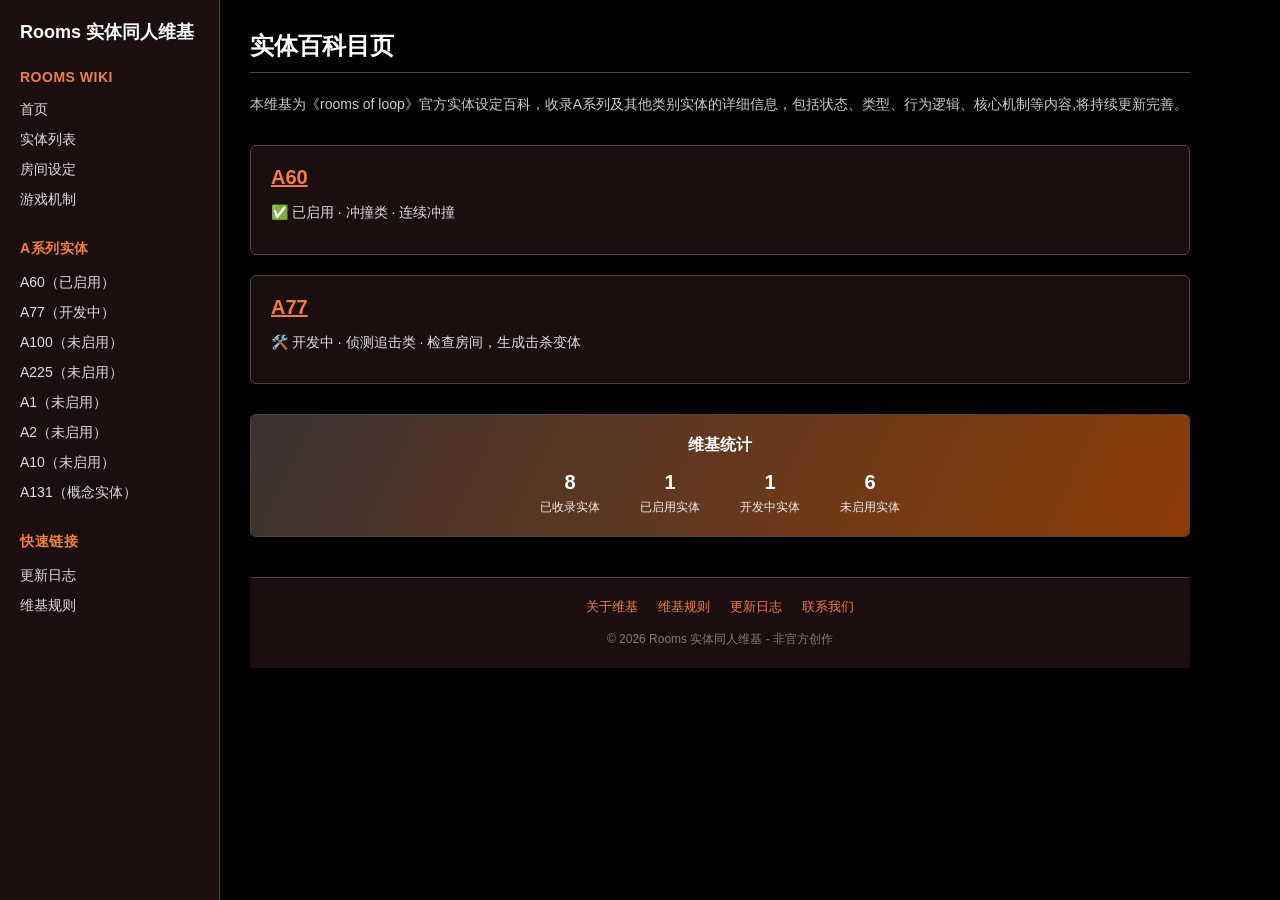
==== index.html @ c775d966 "Update index.html" ====
<!DOCTYPE html>
<html lang="zh-CN">
<head>
<meta charset="UTF-8">
<title>Rooms 实体同人维基</title>
<link rel="stylesheet" href="css/style.css">
</head>
<body>

<script src="components/sidebar.js"></script>

<div class="main">
  <h1 class="page-title">实体百科目页</h1>
  <p class="intro">
    本维基为《rooms of loop》官方实体设定百科，收录A系列及其他类别实体的详细信息，包括状态、类型、行为逻辑、核心机制等内容,将持续更新完善。
  </p >

  <!-- 实体卡片列表（仅A60和A77） -->
  <div class="entity-list">
    <div class="entity-card">
      <div class="entity-content">
        <h2><a href=" " style="color:#f27f38;">A60</a ></h2>
        <p>✅ 已启用 · 冲撞类 · 连续冲撞</p >
      </div>
    </div>

    <div class="entity-card">
      <div class="entity-content">
        <h2><a href="pages/a77.html" style="color:#f27f38;">A77</a ></h2>
        <p>🛠️ 开发中 · 侦测追击类 · 检查房间，生成击杀变体</p >
      </div>
    </div>
  </div>

  <!-- 统计栏 -->
  <div class="stats-bar">
    <h3>维基统计</h3>
    <div class="stats-grid">
      <div class="stat">
        <div class="stat-value">8</div>
        <div class="stat-label">已收录实体</div>
      </div>
      <div class="stat">
        <div class="stat-value">1</div>
        <div class="stat-label">已启用实体</div>
      </div>
      <div class="stat">
        <div class="stat-value">1</div>
        <div class="stat-label">开发中实体</div>
      </div>
      <div class="stat">
        <div class="stat-value">6</div>
        <div class="stat-label">未启用实体</div>
      </div>
    </div>
  </div>

  <script src="components/footer.js"></script>
</div>

</body>
</html>
---- css/style.css ----
* {
  margin: 0;
  padding: 0;
  box-sizing: border-box;
  font-family: -apple-system, BlinkMacSystemFont, "Segoe UI", Roboto, sans-serif;
}
body {
  background: #000;
  color: #e6e6e6;
  display: flex;
  min-height: 100vh;
}

/* 左侧边栏 */
.sidebar {
  width: 220px;
  background: #1a0f0e;
  padding: 20px;
  position: fixed;
  height: 100vh;
  overflow-y: auto;
  border-right: 1px solid #4d4544;
}
.sidebar .wiki-title {
  font-size: 18px;
  color: #fff;
  margin-bottom: 25px;
  font-weight: 600;
}
.sidebar h3 {
  color: #f27f38;
  font-size: 14px;
  margin: 25px 0 10px;
  text-transform: uppercase;
  letter-spacing: 0.5px;
}
.sidebar a {
  display: block;
  color: #ddd;
  text-decoration: none;
  font-size: 14px;
  padding: 6px 0;
}
.sidebar a:hover {
  color: #f27f38;
  padding-left: 5px;
}

/* 主内容区 */
.main {
  margin-left: 220px;
  padding: 30px;
  flex: 1;
  max-width: 1000px;
}
.page-title {
  font-size: 24px;
  color: #fff;
  border-bottom: 1px solid #4d4544;
  padding-bottom: 10px;
  margin-bottom: 20px;
}
.intro {
  line-height: 1.6;
  font-size: 14px;
  color: #ccc;
  margin-bottom: 30px;
}

/* 实体卡片 */
.entity-card {
  background: #1a0f0e;
  border: 1px solid #4d4544;
  border-radius: 6px;
  padding: 20px;
  margin-bottom: 20px;
  display: flex;
  gap: 25px;
}
.entity-content {
  flex: 1;
}
.entity-content h2 {
  color: #f27f38;
  font-size: 20px;
  margin-bottom: 12px;
}
.entity-content p {
  line-height: 1.6;
  font-size: 14px;
  color: #ddd;
  margin-bottom: 10px;
}
.entity-info {
  width: 240px;
  background: #281817;
  border-radius: 6px;
  padding: 15px;
  align-self: flex-start;
}
.entity-info h4 {
  background: #f27f38;
  color: #000;
  padding: 8px 12px;
  margin: -15px -15px 15px;
  border-radius: 4px 4px 0 0;
  font-size: 14px;
}
.entity-image {
  width: 100%;
  height: 120px;
  background: #3c3332;
  border-radius: 4px;
  margin-bottom: 15px;
  object-fit: cover;
}
.info-item {
  display: flex;
  margin-bottom: 8px;
  font-size: 13px;
}
.info-label {
  width: 80px;
  color: #f8bc97;
  font-weight: 500;
}
.info-value {
  flex: 1;
  color: #ddd;
}

/* 统计栏 */
.stats-bar {
  background: linear-gradient(115deg, #3c3332 0%, #8d3d07 100%);
  border: 1px solid #4d4544;
  border-radius: 6px;
  padding: 20px;
  margin: 30px 0;
  text-align: center;
}
.stats-bar h3 {
  color: #fff;
  font-size: 16px;
  margin-bottom: 15px;
}
.stats-grid {
  display: flex;
  justify-content: center;
  gap: 40px;
  flex-wrap: wrap;
}
.stat {
  color: #fff;
}
.stat-value {
  font-size: 20px;
  font-weight: 700;
  margin-bottom: 5px;
}
.stat-label {
  font-size: 12px;
  opacity: 0.9;
}

/* 页脚 */
.footer {
  background: #1a0f0e;
  border-top: 1px solid #4d4544;
  padding: 20px;
  margin-top: 40px;
  text-align: center;
}
.footer-links {
  display: flex;
  justify-content: center;
  gap: 20px;
  flex-wrap: wrap;
  margin-bottom: 15px;
}
.footer a {
  color: #f27f38;
  text-decoration: none;
  font-size: 13px;
}
.footer a:hover {
  color: #f8bc97;
}
.copyright {
  font-size: 12px;
  color: #807b7a;
}
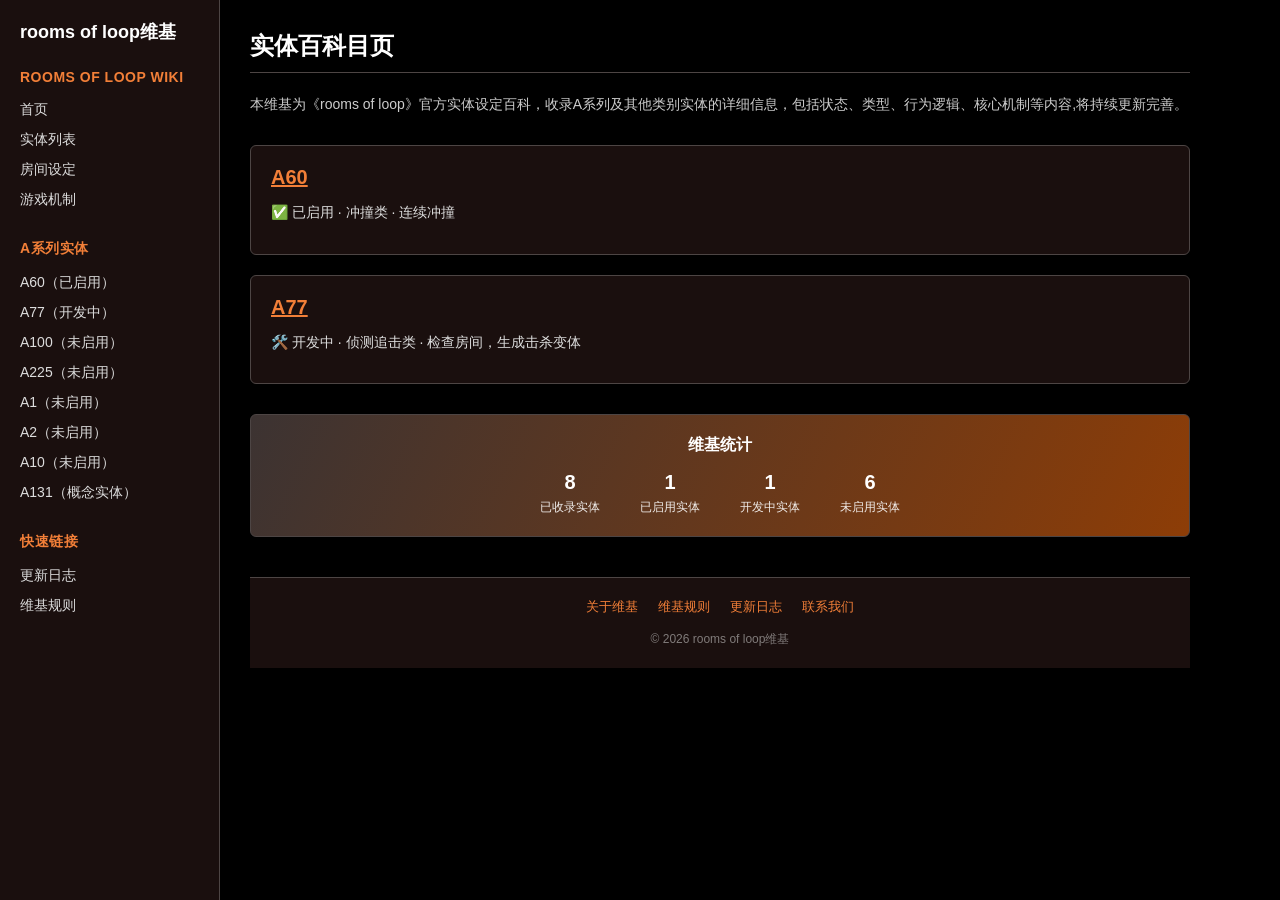
==== commit 52c72865: "ok" ====
--- a/index.html
+++ b/index.html
@@ -2,7 +2,7 @@
 <html lang="zh-CN">
 <head>
 <meta charset="UTF-8">
-<title>Rooms 实体同人维基</title>
+<title>rooms of loop维基</title>
 <link rel="stylesheet" href="css/style.css">
 </head>
 <body>
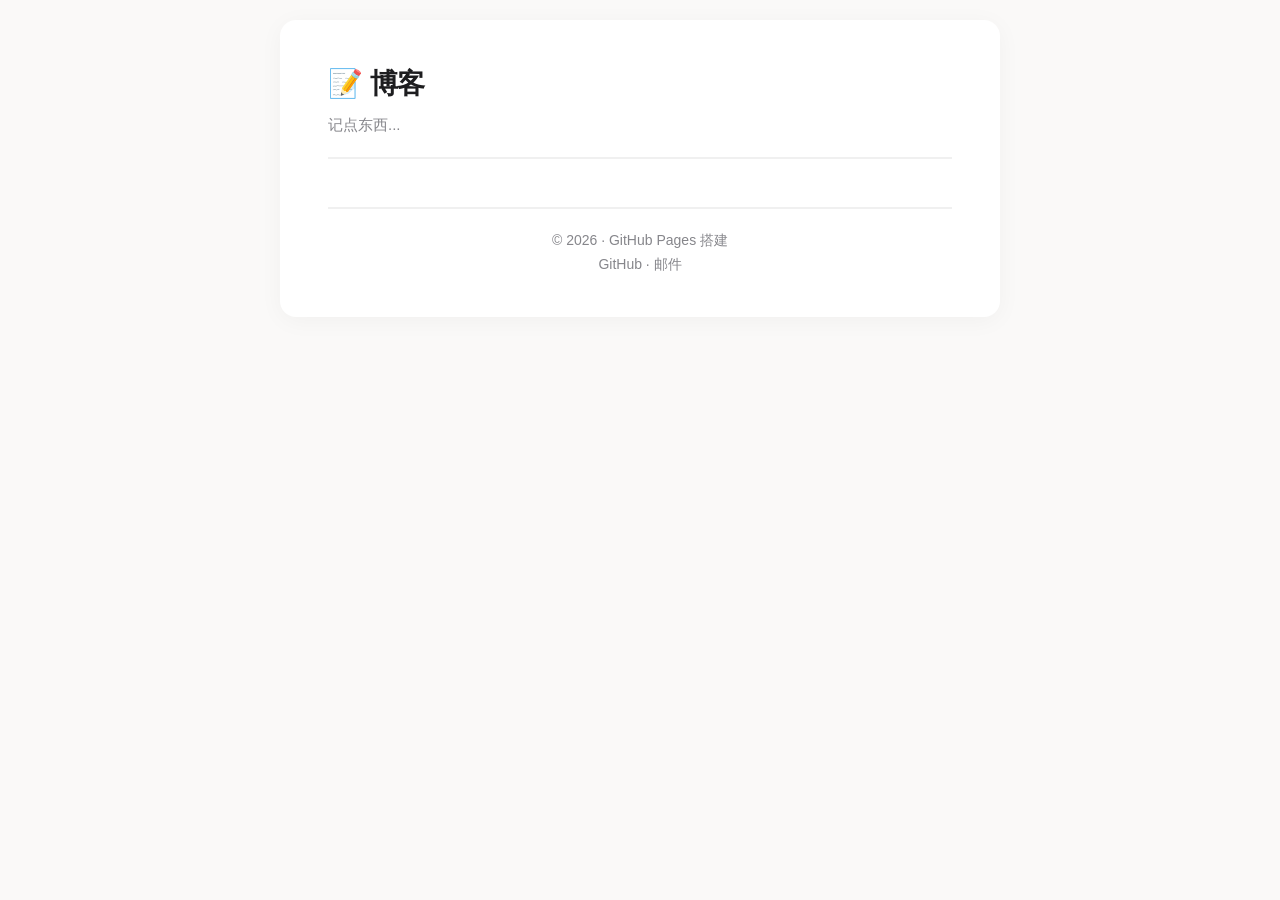
==== commit 59a1f6cc: "Update index.html for blog layout Removed old content and added a new header and footer for a blog l" ====
--- a/index.html
+++ b/index.html
@@ -1,62 +1,29 @@
 <!DOCTYPE html>
 <html lang="zh-CN">
 <head>
-<meta charset="UTF-8">
-<title>rooms of loop维基</title>
-<link rel="stylesheet" href="css/style.css">
+    <meta charset="UTF-8" />
+    <meta name="viewport" content="width=device-width, initial-scale=1.0" />
+    <title>某人的博客</title>
+    <link rel="stylesheet" href="css/style.css" />
 </head>
 <body>
 
-<script src="components/sidebar.js"></script>
-
-<div class="main">
-  <h1 class="page-title">实体百科目页</h1>
-  <p class="intro">
-    本维基为《rooms of loop》官方实体设定百科，收录A系列及其他类别实体的详细信息，包括状态、类型、行为逻辑、核心机制等内容,将持续更新完善。
-  </p >
-
-  <!-- 实体卡片列表（仅A60和A77） -->
-  <div class="entity-list">
-    <div class="entity-card">
-      <div class="entity-content">
-        <h2><a href=" " style="color:#f27f38;">A60</a ></h2>
-        <p>✅ 已启用 · 冲撞类 · 连续冲撞</p >
-      </div>
+    <div class="container">
+        <!-- 头部 -->
+        <header>
+            <h1>📝 博客</h1>
+            <p class="subtitle">记点东西...</p>
+        </header>
+        <!-- 页脚 -->
+        <footer>
+            <p>© 2026 · GitHub Pages 搭建</p>
+            <p>
+                <a href="https://github.com/jgyugu" target="_blank">GitHub</a>
+                ·
+                <a href="mailto:katt_2021@qq.com">邮件</a>
+            </p>
+        </footer>
     </div>
 
-    <div class="entity-card">
-      <div class="entity-content">
-        <h2><a href="pages/a77.html" style="color:#f27f38;">A77</a ></h2>
-        <p>🛠️ 开发中 · 侦测追击类 · 检查房间，生成击杀变体</p >
-      </div>
-    </div>
-  </div>
-
-  <!-- 统计栏 -->
-  <div class="stats-bar">
-    <h3>维基统计</h3>
-    <div class="stats-grid">
-      <div class="stat">
-        <div class="stat-value">8</div>
-        <div class="stat-label">已收录实体</div>
-      </div>
-      <div class="stat">
-        <div class="stat-value">1</div>
-        <div class="stat-label">已启用实体</div>
-      </div>
-      <div class="stat">
-        <div class="stat-value">1</div>
-        <div class="stat-label">开发中实体</div>
-      </div>
-      <div class="stat">
-        <div class="stat-value">6</div>
-        <div class="stat-label">未启用实体</div>
-      </div>
-    </div>
-  </div>
-
-  <script src="components/footer.js"></script>
-</div>
-
 </body>
-</html>+</html>
--- a/css/style.css
+++ b/css/style.css
@@ -1,191 +1,229 @@
+/* 全局重置 */
 * {
-  margin: 0;
-  padding: 0;
-  box-sizing: border-box;
-  font-family: -apple-system, BlinkMacSystemFont, "Segoe UI", Roboto, sans-serif;
-}
+    margin: 0;
+    padding: 0;
+    box-sizing: border-box;
+}
+
 body {
-  background: #000;
-  color: #e6e6e6;
-  display: flex;
-  min-height: 100vh;
-}
-
-/* 左侧边栏 */
-.sidebar {
-  width: 220px;
-  background: #1a0f0e;
-  padding: 20px;
-  position: fixed;
-  height: 100vh;
-  overflow-y: auto;
-  border-right: 1px solid #4d4544;
-}
-.sidebar .wiki-title {
-  font-size: 18px;
-  color: #fff;
-  margin-bottom: 25px;
-  font-weight: 600;
-}
-.sidebar h3 {
-  color: #f27f38;
-  font-size: 14px;
-  margin: 25px 0 10px;
-  text-transform: uppercase;
-  letter-spacing: 0.5px;
-}
-.sidebar a {
-  display: block;
-  color: #ddd;
-  text-decoration: none;
-  font-size: 14px;
-  padding: 6px 0;
-}
-.sidebar a:hover {
-  color: #f27f38;
-  padding-left: 5px;
-}
-
-/* 主内容区 */
-.main {
-  margin-left: 220px;
-  padding: 30px;
-  flex: 1;
-  max-width: 1000px;
-}
-.page-title {
-  font-size: 24px;
-  color: #fff;
-  border-bottom: 1px solid #4d4544;
-  padding-bottom: 10px;
-  margin-bottom: 20px;
-}
-.intro {
-  line-height: 1.6;
-  font-size: 14px;
-  color: #ccc;
-  margin-bottom: 30px;
-}
-
-/* 实体卡片 */
-.entity-card {
-  background: #1a0f0e;
-  border: 1px solid #4d4544;
-  border-radius: 6px;
-  padding: 20px;
-  margin-bottom: 20px;
-  display: flex;
-  gap: 25px;
-}
-.entity-content {
-  flex: 1;
-}
-.entity-content h2 {
-  color: #f27f38;
-  font-size: 20px;
-  margin-bottom: 12px;
-}
-.entity-content p {
-  line-height: 1.6;
-  font-size: 14px;
-  color: #ddd;
-  margin-bottom: 10px;
-}
-.entity-info {
-  width: 240px;
-  background: #281817;
-  border-radius: 6px;
-  padding: 15px;
-  align-self: flex-start;
-}
-.entity-info h4 {
-  background: #f27f38;
-  color: #000;
-  padding: 8px 12px;
-  margin: -15px -15px 15px;
-  border-radius: 4px 4px 0 0;
-  font-size: 14px;
-}
-.entity-image {
-  width: 100%;
-  height: 120px;
-  background: #3c3332;
-  border-radius: 4px;
-  margin-bottom: 15px;
-  object-fit: cover;
-}
-.info-item {
-  display: flex;
-  margin-bottom: 8px;
-  font-size: 13px;
-}
-.info-label {
-  width: 80px;
-  color: #f8bc97;
-  font-weight: 500;
-}
-.info-value {
-  flex: 1;
-  color: #ddd;
-}
-
-/* 统计栏 */
-.stats-bar {
-  background: linear-gradient(115deg, #3c3332 0%, #8d3d07 100%);
-  border: 1px solid #4d4544;
-  border-radius: 6px;
-  padding: 20px;
-  margin: 30px 0;
-  text-align: center;
-}
-.stats-bar h3 {
-  color: #fff;
-  font-size: 16px;
-  margin-bottom: 15px;
-}
-.stats-grid {
-  display: flex;
-  justify-content: center;
-  gap: 40px;
-  flex-wrap: wrap;
-}
-.stat {
-  color: #fff;
-}
-.stat-value {
-  font-size: 20px;
-  font-weight: 700;
-  margin-bottom: 5px;
-}
-.stat-label {
-  font-size: 12px;
-  opacity: 0.9;
+    font-family: -apple-system, BlinkMacSystemFont, "Segoe UI", Roboto, "Helvetica Neue", Arial, sans-serif;
+    background: #faf9f8;
+    color: #1d1d1f;
+    line-height: 1.7;
+    padding: 20px;
+}
+
+.container {
+    max-width: 720px;
+    margin: 0 auto;
+    background: #ffffff;
+    padding: 40px 48px;
+    border-radius: 16px;
+    box-shadow: 0 4px 24px rgba(0, 0, 0, 0.04);
+}
+
+/* 头部 */
+header {
+    border-bottom: 2px solid #f0f0f0;
+    padding-bottom: 20px;
+    margin-bottom: 32px;
+}
+
+header h1 {
+    font-size: 28px;
+    font-weight: 700;
+    letter-spacing: -0.5px;
+}
+
+header .subtitle {
+    color: #86868b;
+    font-size: 15px;
+    margin-top: 4px;
+}
+
+/* 文章列表 */
+.post-list {
+    list-style: none;
+    padding: 0;
+}
+
+.post-list li {
+    display: flex;
+    justify-content: space-between;
+    align-items: baseline;
+    padding: 14px 0;
+    border-bottom: 1px solid #f5f5f7;
+}
+
+.post-list li:last-child {
+    border-bottom: none;
+}
+
+.post-list a {
+    color: #1d1d1f;
+    text-decoration: none;
+    font-size: 17px;
+    font-weight: 500;
+    transition: color 0.15s;
+}
+
+.post-list a:hover {
+    color: #007aff;
+    text-decoration: underline;
+}
+
+.post-list .date {
+    color: #86868b;
+    font-size: 14px;
+    flex-shrink: 0;
+    margin-left: 20px;
+    font-variant-numeric: tabular-nums;
 }
 
 /* 页脚 */
-.footer {
-  background: #1a0f0e;
-  border-top: 1px solid #4d4544;
-  padding: 20px;
-  margin-top: 40px;
-  text-align: center;
-}
-.footer-links {
-  display: flex;
-  justify-content: center;
-  gap: 20px;
-  flex-wrap: wrap;
-  margin-bottom: 15px;
-}
-.footer a {
-  color: #f27f38;
-  text-decoration: none;
-  font-size: 13px;
-}
-.footer a:hover {
-  color: #f8bc97;
-}
-.copyright {
-  font-size: 12px;
-  color: #807b7a;
-}
+footer {
+    margin-top: 48px;
+    padding-top: 20px;
+    border-top: 2px solid #f0f0f0;
+    text-align: center;
+    color: #86868b;
+    font-size: 14px;
+}
+
+footer a {
+    color: #86868b;
+    text-decoration: none;
+}
+
+footer a:hover {
+    color: #1d1d1f;
+    text-decoration: underline;
+}
+
+/* ========== 文章页专属样式 ========== */
+.article-header {
+    margin-bottom: 32px;
+}
+
+.article-header h1 {
+    font-size: 30px;
+    font-weight: 700;
+    letter-spacing: -0.5px;
+    line-height: 1.3;
+}
+
+.article-header .meta {
+    color: #86868b;
+    font-size: 14px;
+    margin-top: 8px;
+}
+
+.article-body {
+    font-size: 17px;
+}
+
+.article-body p {
+    margin-bottom: 18px;
+}
+
+.article-body h2 {
+    font-size: 24px;
+    margin: 36px 0 16px 0;
+    font-weight: 600;
+}
+
+.article-body h3 {
+    font-size: 20px;
+    margin: 28px 0 12px 0;
+    font-weight: 600;
+}
+
+.article-body ul,
+.article-body ol {
+    padding-left: 24px;
+    margin-bottom: 18px;
+}
+
+.article-body blockquote {
+    border-left: 4px solid #007aff;
+    padding-left: 20px;
+    margin: 20px 0;
+    color: #555;
+    background: #f8f9fa;
+    padding: 16px 20px;
+    border-radius: 0 8px 8px 0;
+}
+
+.article-body code {
+    background: #f0f0f0;
+    padding: 2px 8px;
+    border-radius: 4px;
+    font-size: 0.9em;
+    font-family: "SF Mono", Monaco, "Cascadia Code", monospace;
+}
+
+.article-body pre {
+    background: #1d1d1f;
+    color: #f0f0f0;
+    padding: 20px;
+    border-radius: 10px;
+    overflow-x: auto;
+    margin: 20px 0;
+}
+
+.article-body pre code {
+    background: none;
+    padding: 0;
+    color: inherit;
+}
+
+.article-body img {
+    max-width: 100%;
+    border-radius: 10px;
+    margin: 16px 0;
+}
+
+/* 返回链接 */
+.back-link {
+    display: inline-block;
+    margin-top: 40px;
+    color: #007aff;
+    text-decoration: none;
+    font-weight: 500;
+}
+
+.back-link:hover {
+    text-decoration: underline;
+}
+
+/* 手机适配 */
+@media (max-width: 600px) {
+    .container {
+        padding: 24px 20px;
+        border-radius: 0;
+        box-shadow: none;
+    }
+
+    header h1 {
+        font-size: 24px;
+    }
+
+    .post-list li {
+        flex-direction: column;
+        align-items: flex-start;
+        gap: 4px;
+    }
+
+    .post-list .date {
+        margin-left: 0;
+        font-size: 13px;
+    }
+
+    .article-header h1 {
+        font-size: 24px;
+    }
+
+    .article-body {
+        font-size: 16px;
+    }
+}
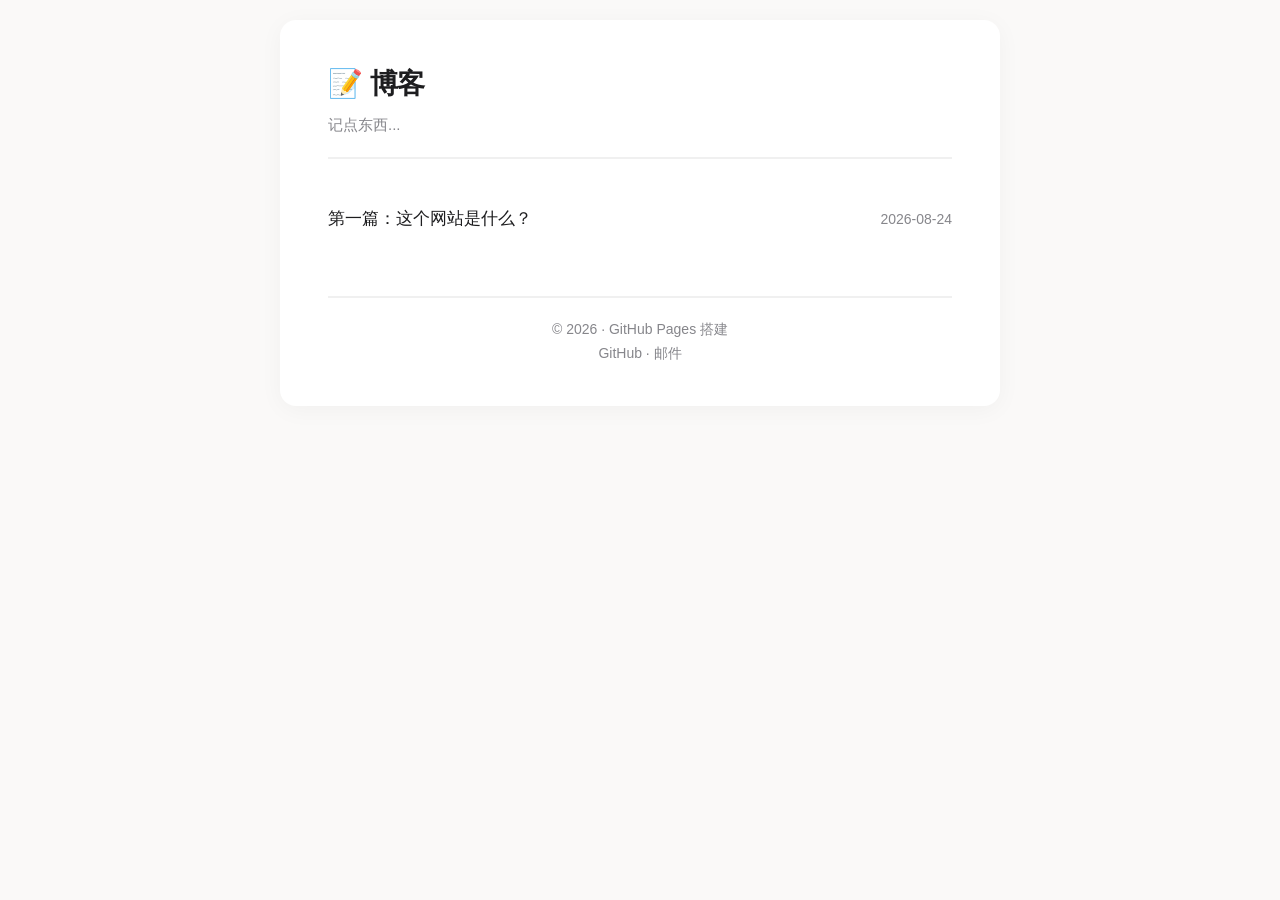
==== commit 70d0a4f8: "Add article list section to index.html" ====
--- a/index.html
+++ b/index.html
@@ -14,6 +14,17 @@
             <h1>📝 博客</h1>
             <p class="subtitle">记点东西...</p>
         </header>
+        
+        <!-- 文章列表 -->
+        <main>
+            <ul class="post-list">
+                <li>
+                    <a href="posts/2026-08-24-第一篇.html">第一篇：这个网站是什么？</a>
+                    <span class="date">2026-08-24</span>
+                </li>
+            </ul>
+        </main>
+        
         <!-- 页脚 -->
         <footer>
             <p>© 2026 · GitHub Pages 搭建</p>
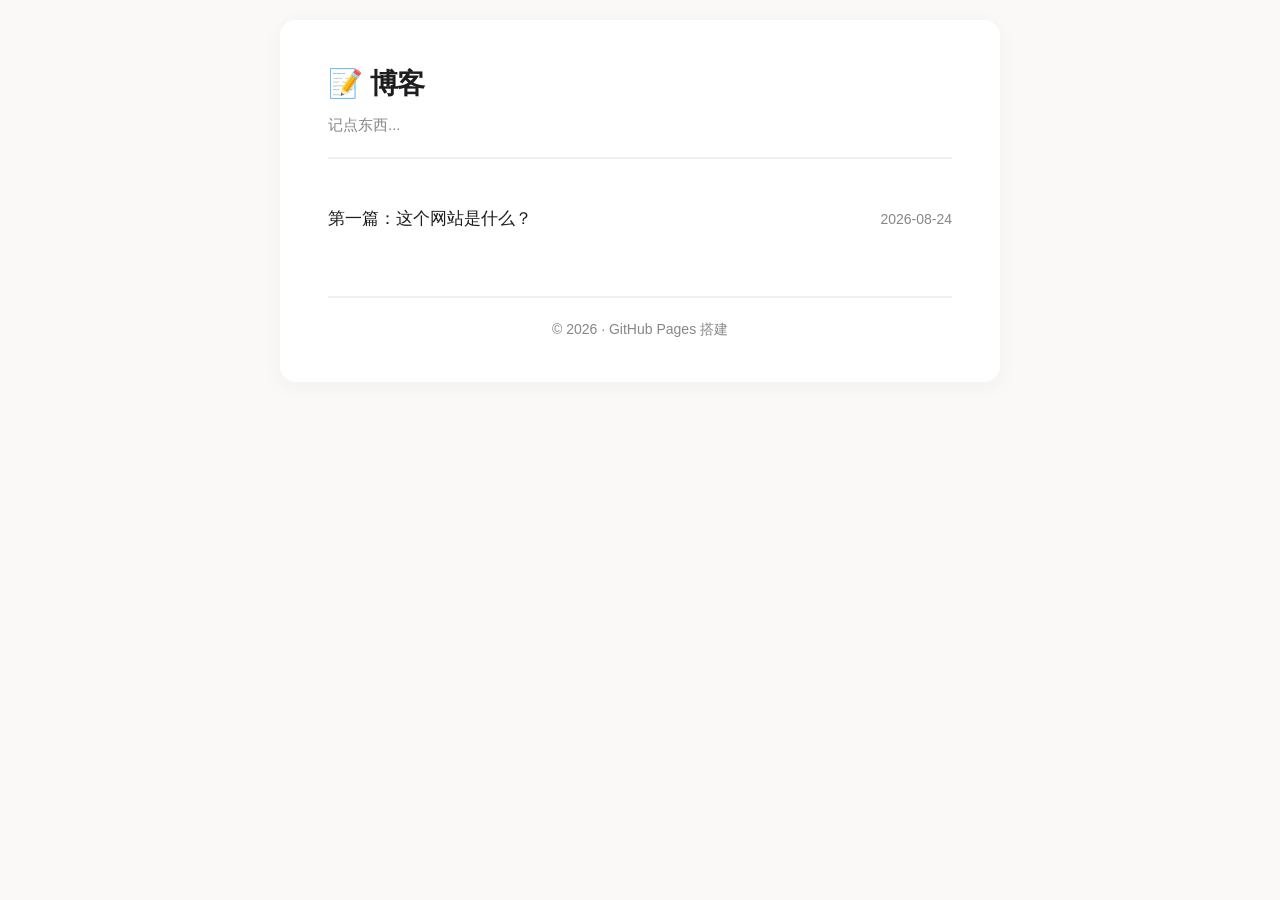
==== commit bae25201: "Update page title and footer content Changed the title of the page from 'ethan_648ha的博客' to '首页' and" ====
--- a/index.html
+++ b/index.html
@@ -3,7 +3,7 @@
 <head>
     <meta charset="UTF-8" />
     <meta name="viewport" content="width=device-width, initial-scale=1.0" />
-    <title>某人的博客</title>
+    <title>首页</title>
     <link rel="stylesheet" href="css/style.css" />
 </head>
 <body>
@@ -27,14 +27,10 @@
         
         <!-- 页脚 -->
         <footer>
-            <p>© 2026 · GitHub Pages 搭建</p>
-            <p>
-                <a href="https://github.com/jgyugu" target="_blank">GitHub</a>
-                ·
-                <a href="mailto:katt_2021@qq.com">邮件</a>
-            </p>
+            <p id="footer">© 2026 · GitHub Pages 搭建</p>
         </footer>
     </div>
-
+    
+    <script src="js/common.js"></script>
 </body>
 </html>
